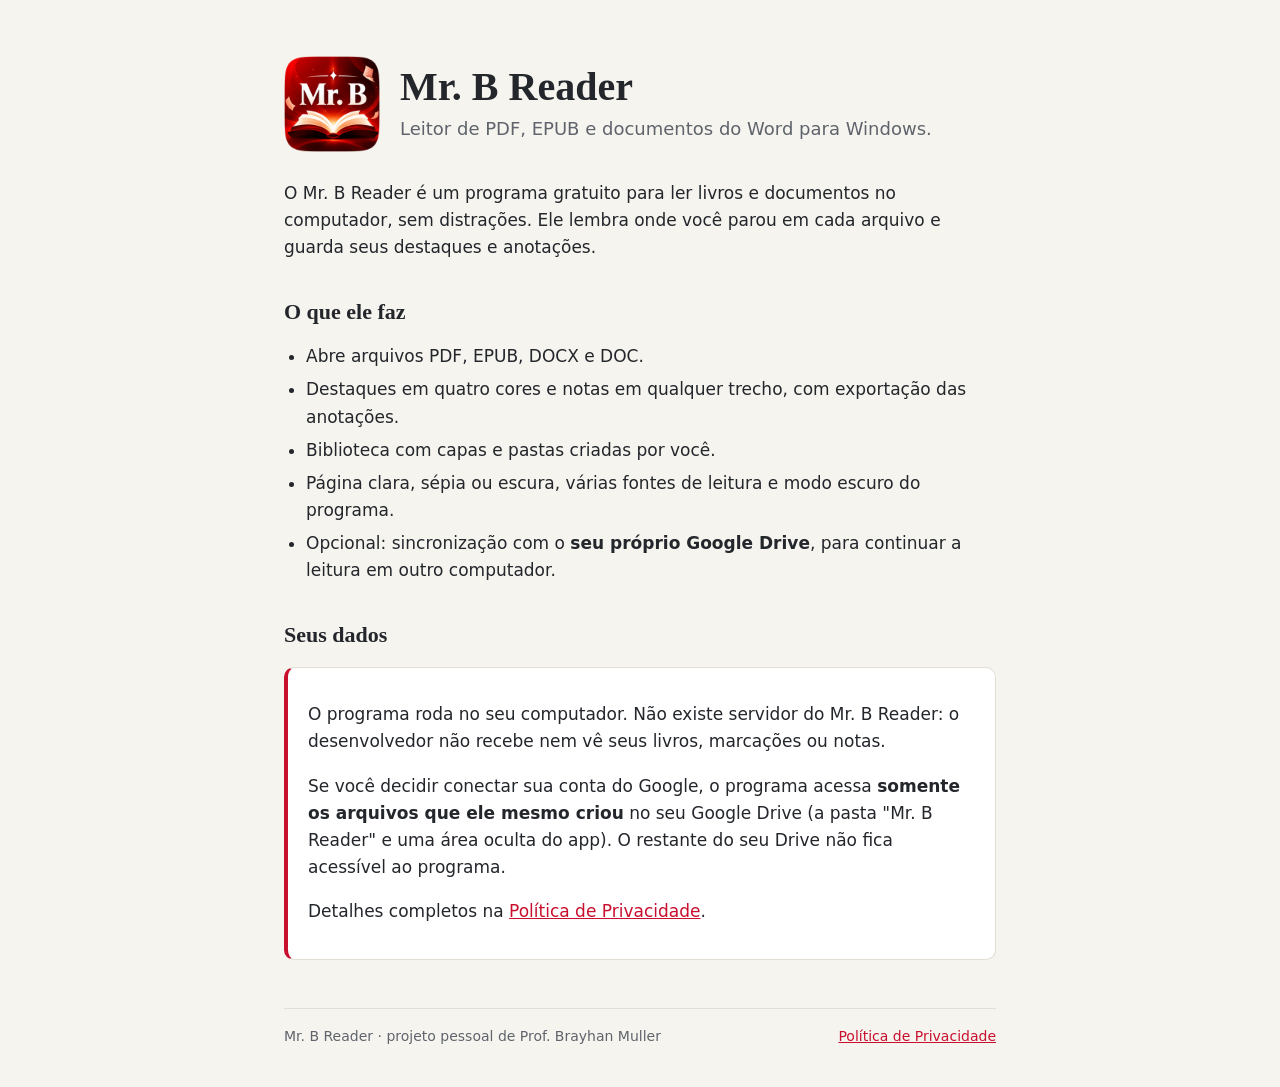
==== index.html @ 5c607ca8 "Add files via upload" ====
<!doctype html>
<html lang="pt-BR">
<head>
<meta charset="utf-8">
<meta name="viewport" content="width=device-width, initial-scale=1">
<title>Mr. B Reader — leitor de PDF, EPUB e Word</title>
<meta name="description" content="Mr. B Reader: leitor de PDF, EPUB e documentos do Word para Windows, com destaques, notas, pastas e sincronização opcional com o seu Google Drive.">
<link rel="icon" href="icone.png">
<style>
  :root { --fundo: #f6f4ef; --cartao: #fff; --texto: #23262b; --suave: #5f646c; --linha: #e2ded5; --acento: #c8102e; color-scheme: light dark; }
  @media (prefers-color-scheme: dark) { :root { --fundo: #17181b; --cartao: #212327; --texto: #e8e8e5; --suave: #a3a7ae; --linha: #34373d; --acento: #ff5a6a; } }
  * { box-sizing: border-box; }
  body { margin: 0; background: var(--fundo); color: var(--texto); font: 17px/1.6 "Segoe UI", system-ui, -apple-system, Roboto, sans-serif; }
  main { max-width: 760px; margin: 0 auto; padding: 56px 24px 40px; }
  header { display: flex; align-items: center; gap: 20px; margin-bottom: 28px; }
  header img { width: 96px; height: 96px; }
  h1 { font: 700 40px/1.1 Georgia, "Times New Roman", serif; margin: 0 0 6px; }
  .sub { margin: 0; color: var(--suave); font-size: 18px; }
  h2 { font: 700 22px/1.3 Georgia, serif; margin: 36px 0 10px; }
  ul { padding-left: 22px; } li { margin: 6px 0; }
  .cartao { background: var(--cartao); border: 1px solid var(--linha); border-left: 4px solid var(--acento); border-radius: 10px; padding: 16px 20px; margin: 18px 0; }
  a { color: var(--acento); }
  footer { margin-top: 48px; padding-top: 16px; border-top: 1px solid var(--linha); color: var(--suave); font-size: 14px; display: flex; flex-wrap: wrap; gap: 8px 20px; justify-content: space-between; }
</style>
</head>
<body>
<main>
  <header>
    <img src="icone.png" alt="Ícone do Mr. B Reader" width="96" height="96">
    <div>
      <h1>Mr. B Reader</h1>
      <p class="sub">Leitor de PDF, EPUB e documentos do Word para Windows.</p>
    </div>
  </header>

  <p>O Mr. B Reader é um programa gratuito para ler livros e documentos no computador, sem distrações. Ele lembra onde você parou em cada arquivo e guarda seus destaques e anotações.</p>

  <h2>O que ele faz</h2>
  <ul>
    <li>Abre arquivos PDF, EPUB, DOCX e DOC.</li>
    <li>Destaques em quatro cores e notas em qualquer trecho, com exportação das anotações.</li>
    <li>Biblioteca com capas e pastas criadas por você.</li>
    <li>Página clara, sépia ou escura, várias fontes de leitura e modo escuro do programa.</li>
    <li>Opcional: sincronização com o <strong>seu próprio Google Drive</strong>, para continuar a leitura em outro computador.</li>
  </ul>

  <h2>Seus dados</h2>
  <div class="cartao">
    <p>O programa roda no seu computador. Não existe servidor do Mr. B Reader: o desenvolvedor não recebe nem vê seus livros, marcações ou notas.</p>
    <p>Se você decidir conectar sua conta do Google, o programa acessa <strong>somente os arquivos que ele mesmo criou</strong> no seu Google Drive (a pasta "Mr. B Reader" e uma área oculta do app). O restante do seu Drive não fica acessível ao programa.</p>
    <p>Detalhes completos na <a href="privacidade.html">Política de Privacidade</a>.</p>
  </div>

  <footer>
    <span>Mr. B Reader · projeto pessoal de Prof. Brayhan Muller</span>
    <span><a href="privacidade.html">Política de Privacidade</a></span>
  </footer>
</main>
</body>
</html>
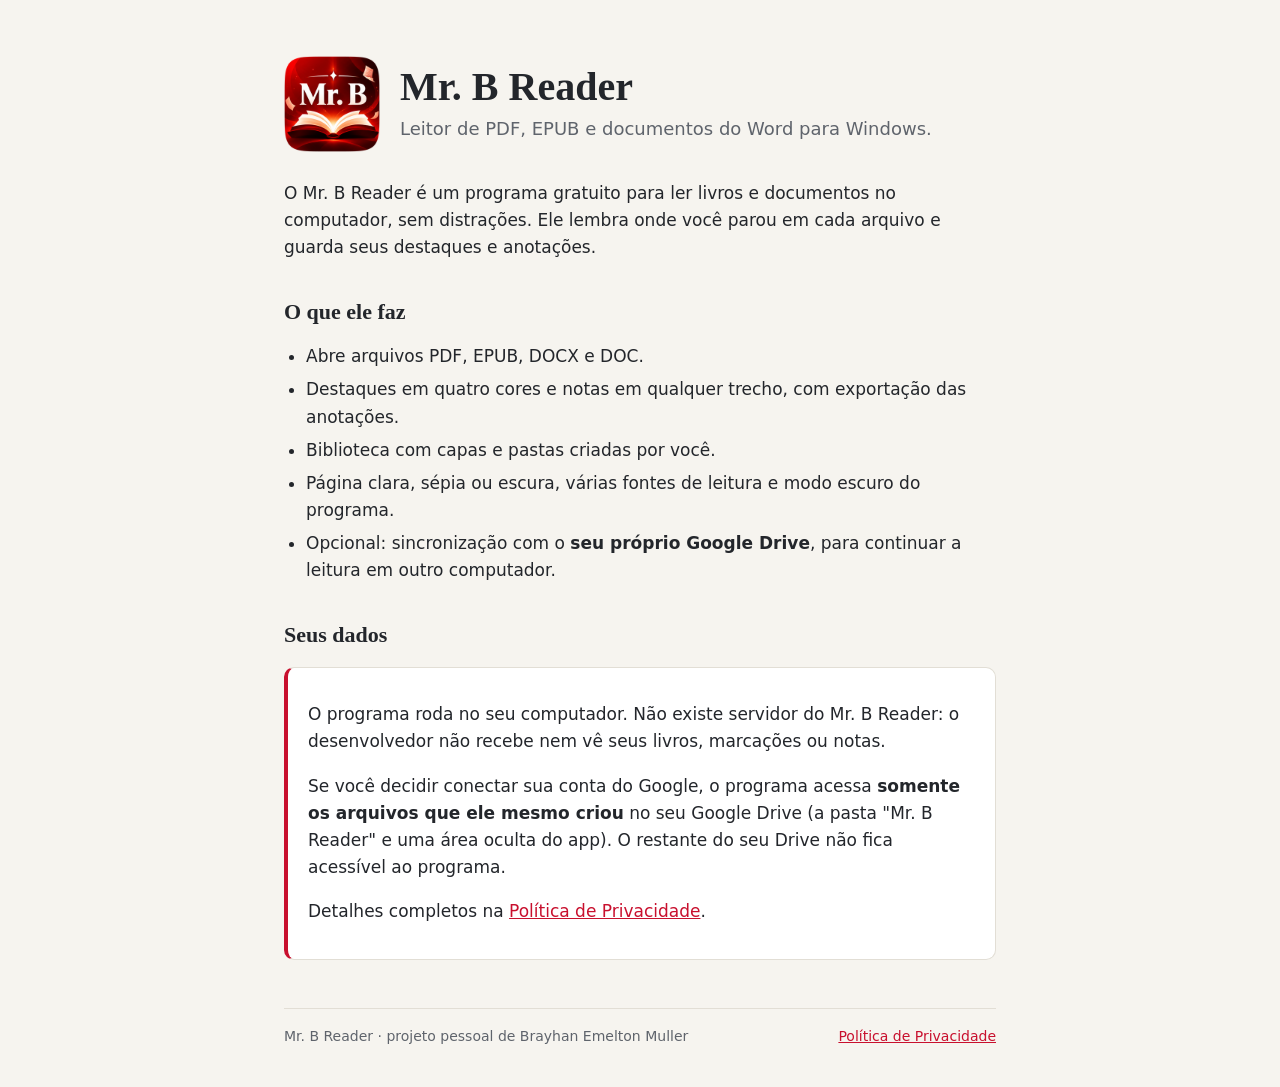
==== commit 4ba516da: "Add files via upload" ====
--- a/index.html
+++ b/index.html
@@ -52,7 +52,7 @@
   </div>
 
   <footer>
-    <span>Mr. B Reader · projeto pessoal de Prof. Brayhan Muller</span>
+    <span>Mr. B Reader · projeto pessoal de Brayhan Emelton Muller</span>
     <span><a href="privacidade.html">Política de Privacidade</a></span>
   </footer>
 </main>
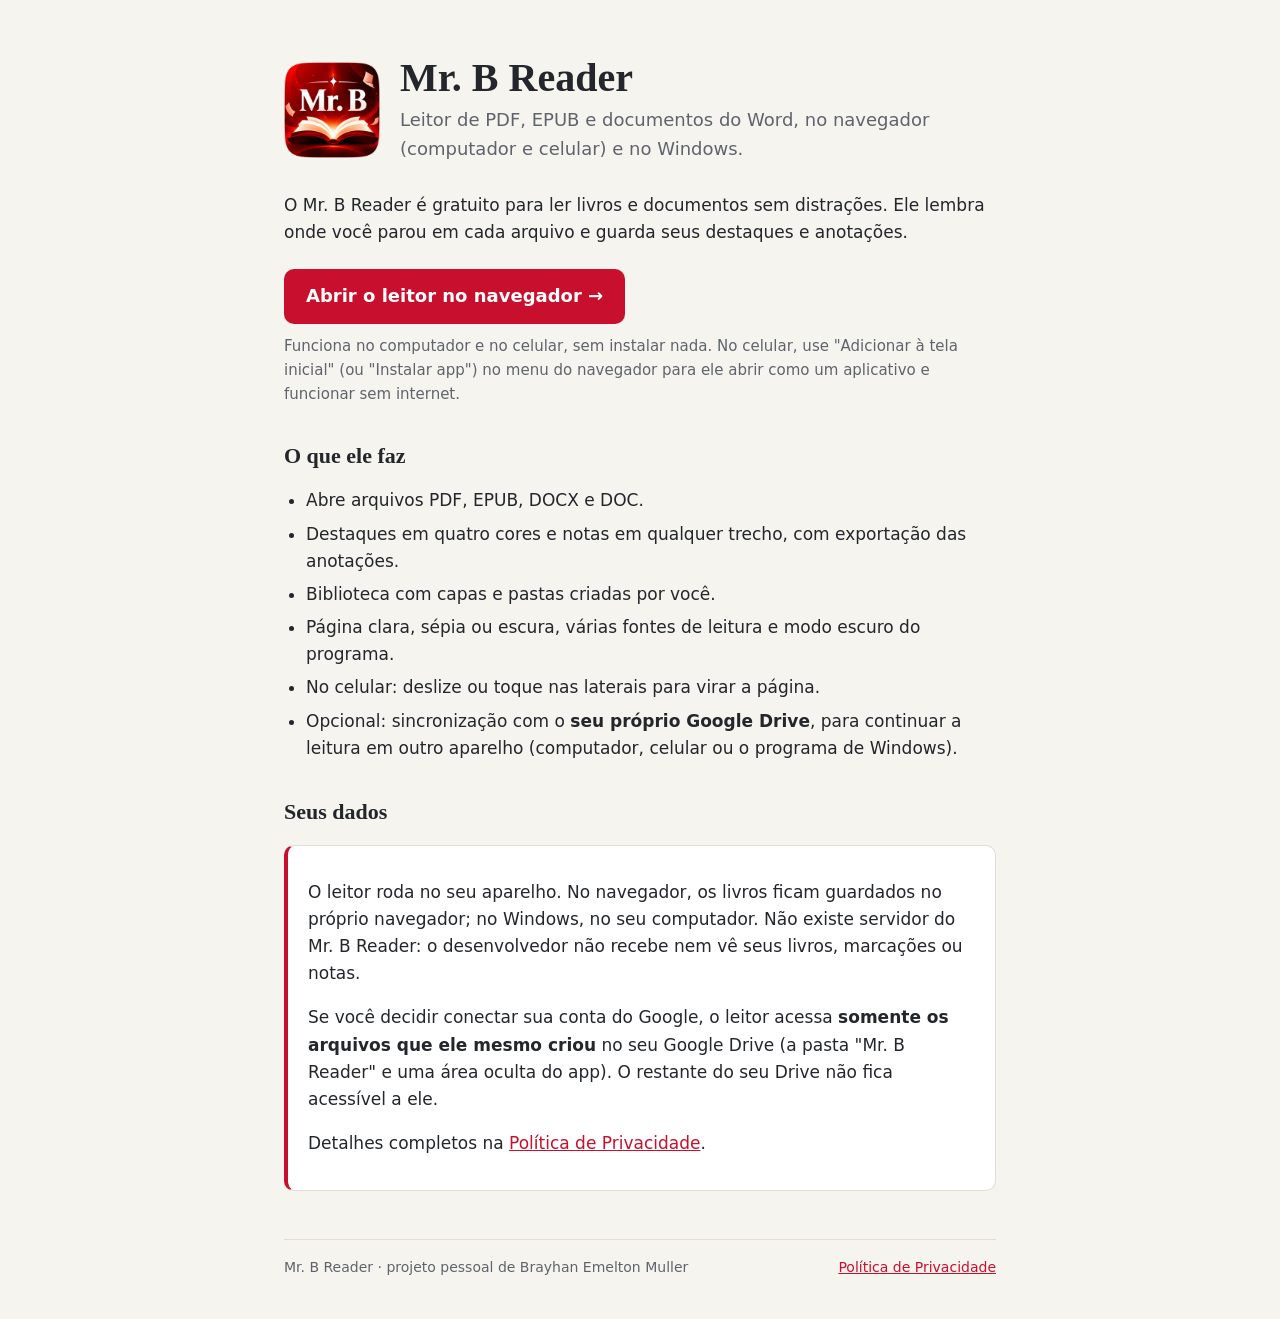
==== commit a23b8cdf: "Site: link para o leitor web e privacidade atualizada" ====
--- a/index.html
+++ b/index.html
@@ -20,6 +20,10 @@
   ul { padding-left: 22px; } li { margin: 6px 0; }
   .cartao { background: var(--cartao); border: 1px solid var(--linha); border-left: 4px solid var(--acento); border-radius: 10px; padding: 16px 20px; margin: 18px 0; }
   a { color: var(--acento); }
+  .abrir { display: inline-flex; align-items: center; gap: 10px; background: var(--acento); color: #fff; text-decoration: none; font-weight: 600; font-size: 18px; padding: 13px 22px; border-radius: 10px; margin: 6px 0 4px; }
+  .abrir:hover { filter: brightness(1.08); }
+  .nota { color: var(--suave); font-size: 15px; margin: 6px 0 0; }
+  @media (max-width: 520px) { main { padding: 32px 18px 32px; } header img { width: 72px; height: 72px; } h1 { font-size: 32px; } .abrir { display: flex; justify-content: center; } }
   footer { margin-top: 48px; padding-top: 16px; border-top: 1px solid var(--linha); color: var(--suave); font-size: 14px; display: flex; flex-wrap: wrap; gap: 8px 20px; justify-content: space-between; }
 </style>
 </head>
@@ -29,11 +33,14 @@
     <img src="icone.png" alt="Ícone do Mr. B Reader" width="96" height="96">
     <div>
       <h1>Mr. B Reader</h1>
-      <p class="sub">Leitor de PDF, EPUB e documentos do Word para Windows.</p>
+      <p class="sub">Leitor de PDF, EPUB e documentos do Word, no navegador (computador e celular) e no Windows.</p>
     </div>
   </header>
 
-  <p>O Mr. B Reader é um programa gratuito para ler livros e documentos no computador, sem distrações. Ele lembra onde você parou em cada arquivo e guarda seus destaques e anotações.</p>
+  <p>O Mr. B Reader é gratuito para ler livros e documentos sem distrações. Ele lembra onde você parou em cada arquivo e guarda seus destaques e anotações.</p>
+
+  <a class="abrir" href="leitor/">Abrir o leitor no navegador →</a>
+  <p class="nota">Funciona no computador e no celular, sem instalar nada. No celular, use "Adicionar à tela inicial" (ou "Instalar app") no menu do navegador para ele abrir como um aplicativo e funcionar sem internet.</p>
 
   <h2>O que ele faz</h2>
   <ul>
@@ -41,13 +48,14 @@
     <li>Destaques em quatro cores e notas em qualquer trecho, com exportação das anotações.</li>
     <li>Biblioteca com capas e pastas criadas por você.</li>
     <li>Página clara, sépia ou escura, várias fontes de leitura e modo escuro do programa.</li>
-    <li>Opcional: sincronização com o <strong>seu próprio Google Drive</strong>, para continuar a leitura em outro computador.</li>
+    <li>No celular: deslize ou toque nas laterais para virar a página.</li>
+    <li>Opcional: sincronização com o <strong>seu próprio Google Drive</strong>, para continuar a leitura em outro aparelho (computador, celular ou o programa de Windows).</li>
   </ul>
 
   <h2>Seus dados</h2>
   <div class="cartao">
-    <p>O programa roda no seu computador. Não existe servidor do Mr. B Reader: o desenvolvedor não recebe nem vê seus livros, marcações ou notas.</p>
-    <p>Se você decidir conectar sua conta do Google, o programa acessa <strong>somente os arquivos que ele mesmo criou</strong> no seu Google Drive (a pasta "Mr. B Reader" e uma área oculta do app). O restante do seu Drive não fica acessível ao programa.</p>
+    <p>O leitor roda no seu aparelho. No navegador, os livros ficam guardados no próprio navegador; no Windows, no seu computador. Não existe servidor do Mr. B Reader: o desenvolvedor não recebe nem vê seus livros, marcações ou notas.</p>
+    <p>Se você decidir conectar sua conta do Google, o leitor acessa <strong>somente os arquivos que ele mesmo criou</strong> no seu Google Drive (a pasta "Mr. B Reader" e uma área oculta do app). O restante do seu Drive não fica acessível a ele.</p>
     <p>Detalhes completos na <a href="privacidade.html">Política de Privacidade</a>.</p>
   </div>
 
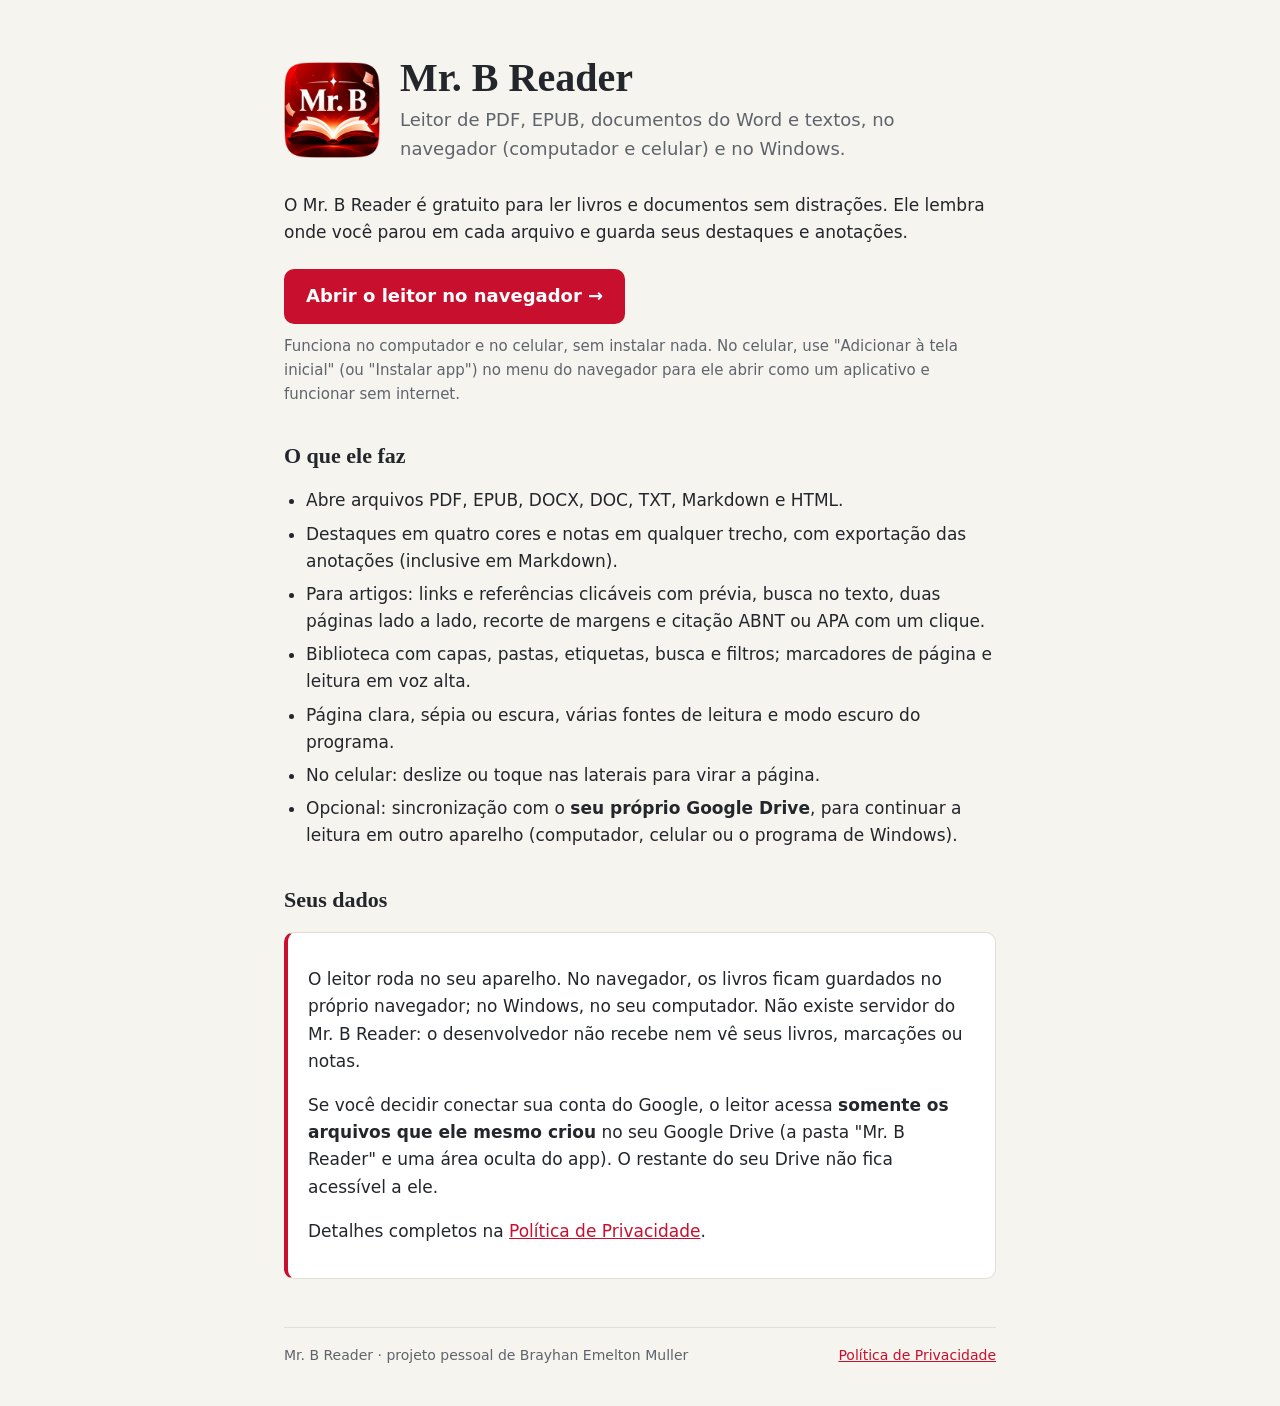
==== commit 85e45545: "Pagina inicial e privacidade: recursos da 2.3.0" ====
--- a/index.html
+++ b/index.html
@@ -3,7 +3,7 @@
 <head>
 <meta charset="utf-8">
 <meta name="viewport" content="width=device-width, initial-scale=1">
-<title>Mr. B Reader — leitor de PDF, EPUB e Word</title>
+<title>Mr. B Reader — leitor de PDF, EPUB, Word e textos</title>
 <meta name="description" content="Mr. B Reader: leitor de PDF, EPUB e documentos do Word para Windows, com destaques, notas, pastas e sincronização opcional com o seu Google Drive.">
 <link rel="icon" href="icone.png">
 <style>
@@ -33,7 +33,7 @@
     <img src="icone.png" alt="Ícone do Mr. B Reader" width="96" height="96">
     <div>
       <h1>Mr. B Reader</h1>
-      <p class="sub">Leitor de PDF, EPUB e documentos do Word, no navegador (computador e celular) e no Windows.</p>
+      <p class="sub">Leitor de PDF, EPUB, documentos do Word e textos, no navegador (computador e celular) e no Windows.</p>
     </div>
   </header>
 
@@ -44,9 +44,10 @@
 
   <h2>O que ele faz</h2>
   <ul>
-    <li>Abre arquivos PDF, EPUB, DOCX e DOC.</li>
-    <li>Destaques em quatro cores e notas em qualquer trecho, com exportação das anotações.</li>
-    <li>Biblioteca com capas e pastas criadas por você.</li>
+    <li>Abre arquivos PDF, EPUB, DOCX, DOC, TXT, Markdown e HTML.</li>
+    <li>Destaques em quatro cores e notas em qualquer trecho, com exportação das anotações (inclusive em Markdown).</li>
+    <li>Para artigos: links e referências clicáveis com prévia, busca no texto, duas páginas lado a lado, recorte de margens e citação ABNT ou APA com um clique.</li>
+    <li>Biblioteca com capas, pastas, etiquetas, busca e filtros; marcadores de página e leitura em voz alta.</li>
     <li>Página clara, sépia ou escura, várias fontes de leitura e modo escuro do programa.</li>
     <li>No celular: deslize ou toque nas laterais para virar a página.</li>
     <li>Opcional: sincronização com o <strong>seu próprio Google Drive</strong>, para continuar a leitura em outro aparelho (computador, celular ou o programa de Windows).</li>
